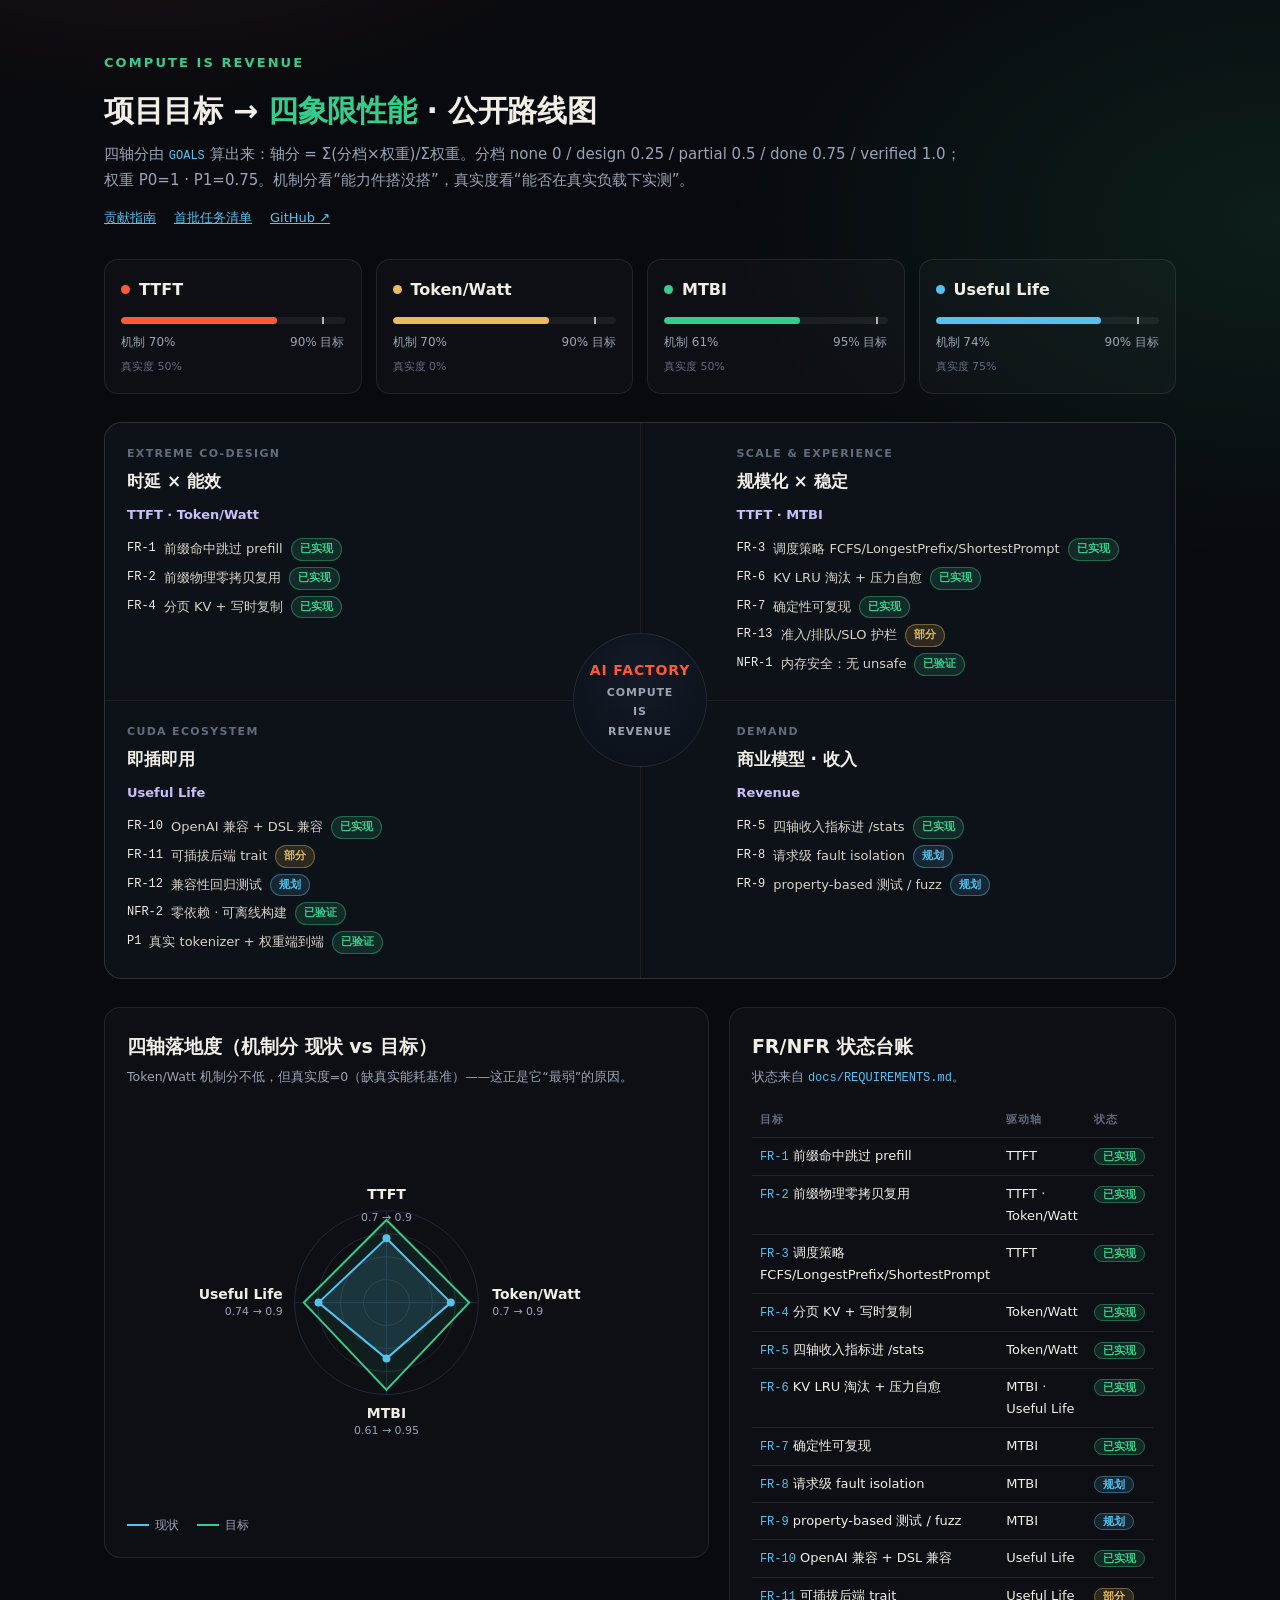
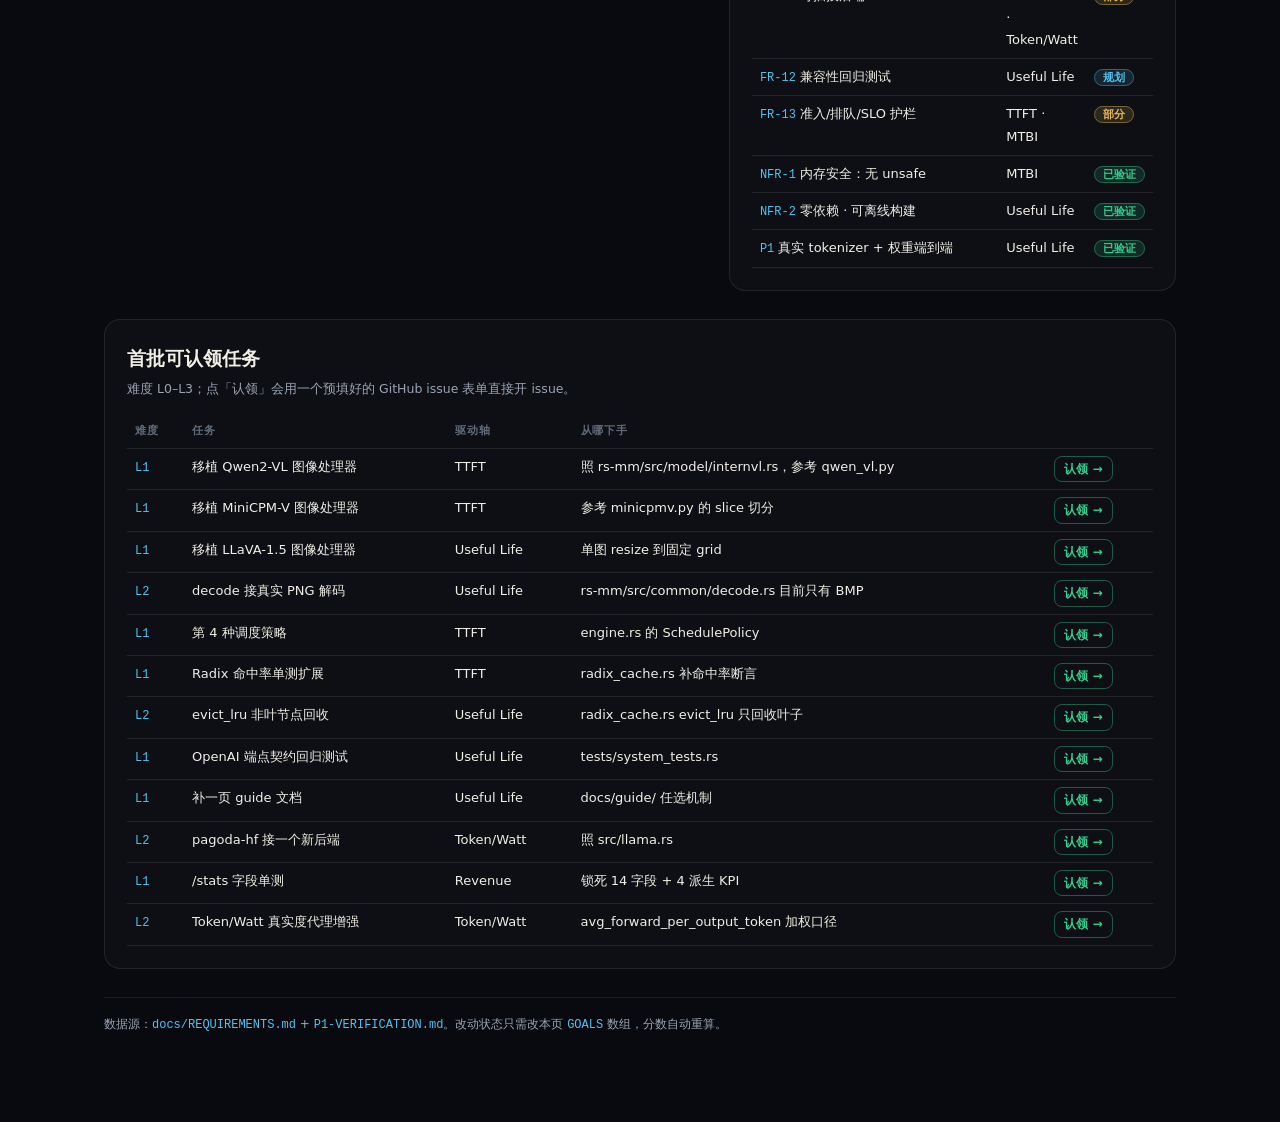
==== site/roadmap.html @ c7dfc053 "community: contribution entry points and public roadmap" ====
<!DOCTYPE html>
<html lang="zh-CN">
<head>
<meta charset="UTF-8">
<meta name="viewport" content="width=device-width, initial-scale=1.0">
<title>Pagoda · 项目目标 → 四象限性能 · 公开路线图</title>
<style>
  :root{--bg:#080A0F;--panel:rgba(255,255,255,.022);--line:rgba(255,255,255,.085);--ink:#F1EEE6;--ink-soft:#D6D2C7;--muted:#9AA4B4;--faint:#626C7C;
    --cin:#FF5A36;--jad:#36CC8C;--gold:#E8BC5C;--vio:#8F7FF2;--sky:#54C1EE;--vio-soft:#C9BFF8;}
  *{box-sizing:border-box}
  body{margin:0;background:radial-gradient(900px 560px at 12% -8%,rgba(255,90,54,.13),transparent 60%),radial-gradient(1000px 620px at 100% 8%,rgba(54,204,140,.10),transparent 55%),var(--bg);color:var(--ink);font-family:"Segoe UI","PingFang SC","Microsoft YaHei",system-ui,sans-serif;line-height:1.7}
  .wrap{max-width:1120px;margin:0 auto;padding:48px 24px 80px}
  h1{font-size:30px;margin:10px 0 6px;letter-spacing:-.01em}
  h1 b{color:var(--jad)}
  .eyebrow{color:var(--jad);font-size:13px;letter-spacing:.16em;text-transform:uppercase;font-weight:700}
  .sub{color:var(--muted);font-size:15px;max-width:860px;margin:0}
  a{color:inherit}
  .toplinks{font-size:13px;color:var(--muted);margin:14px 0 30px;display:flex;gap:18px;flex-wrap:wrap}
  .toplinks a{color:var(--sky)}
  .kpis{display:grid;grid-template-columns:repeat(4,1fr);gap:14px;margin-bottom:28px}
  .kpi{background:var(--panel);border:1px solid var(--line);border-radius:14px;padding:16px}
  .kpi .ax{display:flex;align-items:center;gap:9px;font-weight:700}
  .kpi .dot{width:9px;height:9px;border-radius:50%}
  .kpi .bar{position:relative;height:7px;background:rgba(255,255,255,.06);border-radius:4px;margin:14px 0 8px;overflow:hidden}
  .kpi .bar i{position:absolute;left:0;top:0;bottom:0;border-radius:4px}
  .kpi .bar .tgt{position:absolute;top:-3px;bottom:-3px;width:2px;background:var(--ink);opacity:.7}
  .kpi .meta{display:flex;justify-content:space-between;color:var(--muted);font-size:12px}
  .kpi .fid{color:var(--faint);font-size:11px;margin-top:5px}
  .grid{position:relative;display:grid;grid-template-columns:1fr 1fr;gap:1px;background:var(--line);border:1px solid var(--line);border-radius:18px;overflow:hidden;margin-bottom:28px}
  .bq{background:#0D1118;padding:22px 22px 18px;min-height:200px}
  .bq:nth-child(1),.bq:nth-child(3){padding-right:96px}
  .bq:nth-child(2),.bq:nth-child(4){padding-left:96px}
  .bq .pillar{font-size:11px;letter-spacing:.12em;text-transform:uppercase;color:var(--faint);font-weight:700}
  .bq h3{margin:4px 0 8px;font-size:17px}
  .bq .metrics{color:var(--vio-soft);font-size:13px;font-weight:600;margin-bottom:12px}
  .goal{display:flex;gap:8px;margin:6px 0;font-size:13px;color:var(--ink-soft)}
  .goal code{color:var(--ink);font-size:12px}
  .badge{font-size:11px;padding:1px 8px;border-radius:20px;font-weight:700;white-space:nowrap}
  .b-done{color:var(--jad);border:1px solid rgba(54,204,140,.4);background:rgba(54,204,140,.14)}
  .b-prog{color:var(--gold);border:1px solid rgba(232,188,92,.4);background:rgba(232,188,92,.14)}
  .b-plan{color:var(--sky);border:1px solid rgba(84,193,238,.4);background:rgba(84,193,238,.13)}
  .b-gap{color:var(--cin);border:1px solid rgba(255,90,54,.4);background:rgba(255,90,54,.14)}
  .center{position:absolute;left:50%;top:50%;transform:translate(-50%,-50%);width:134px;height:134px;border-radius:50%;background:radial-gradient(circle at 50% 32%,#141b28,#0a0f17);border:1px solid var(--line);display:flex;flex-direction:column;align-items:center;justify-content:center;text-align:center;gap:1px;color:var(--muted);font-size:11px;font-weight:700;letter-spacing:.08em}
  .center .big{color:var(--cin);font-size:14px}
  .two{display:grid;grid-template-columns:1.15fr .85fr;gap:20px;align-items:start;margin-bottom:28px}
  .panel{background:var(--panel);border:1px solid var(--line);border-radius:16px;padding:22px}
  .panel h2{margin:0 0 4px;font-size:19px}
  .panel .hint{color:var(--muted);font-size:12.5px;margin:0 0 16px}
  svg{width:100%;height:auto;display:block}
  table{width:100%;border-collapse:collapse;font-size:13px}
  th,td{text-align:left;padding:7px 8px;border-bottom:1px solid var(--line);vertical-align:top}
  th{color:var(--faint);font-size:11px;letter-spacing:.08em;text-transform:uppercase}
  code{color:var(--sky);font-family:Consolas,Menlo,monospace;font-size:12px}
  .legend{display:flex;gap:18px;color:var(--muted);font-size:12px;margin-top:12px}
  .legend .now{width:22px;border-top:2px solid var(--sky);display:inline-block;vertical-align:middle;margin-right:6px}
  .legend .aim{width:22px;border-top:2px solid var(--jad);display:inline-block;vertical-align:middle;margin-right:6px}
  .tasks{width:100%;border-collapse:collapse;font-size:13px}
  .claim{display:inline-block;color:var(--jad);border:1px solid rgba(54,204,140,.4);border-radius:8px;padding:2px 9px;font-size:12px;font-weight:700;text-decoration:none}
  .claim:hover{background:rgba(54,204,140,.12)}
  .foot{color:var(--muted);font-size:12px;margin-top:28px;border-top:1px solid var(--line);padding-top:16px}
  @media(max-width:900px){.kpis,.two{grid-template-columns:1fr 1fr}.grid{grid-template-columns:1fr}.bq{padding-right:22px!important;padding-left:22px!important}}
  @media(max-width:560px){.kpis,.two{grid-template-columns:1fr}}
</style>
</head>
<body>
<div class="wrap" id="root"></div>
<script>
(function () {
  var TIER = { none:0, design:0.25, partial:0.5, done:0.75, verified:1.0 };
  var WEIGHT = { P0:1.0, P1:0.75 };
  var TARGET = { tl:0.9, tw:0.9, mt:0.95, ul:0.9 };
  var FIDELITY = { tl:0.5, tw:0, mt:0.5, ul:0.75 };
  var AXIS = {
    tl:{label:"TTFT",color:"#FF5A36"}, tw:{label:"Token/Watt",color:"#E8BC5C"},
    mt:{label:"MTBI",color:"#36CC8C"}, ul:{label:"Useful Life",color:"#54C1EE"}
  };
  var PILLARS = [
    {k:"codesign",u:"EXTREME CO-DESIGN",s:"时延 × 能效",m:"TTFT · Token/Watt"},
    {k:"scale",u:"SCALE & EXPERIENCE",s:"规模化 × 稳定",m:"TTFT · MTBI"},
    {k:"cuda",u:"CUDA ECOSYSTEM",s:"即插即用",m:"Useful Life"},
    {k:"demand",u:"DEMAND",s:"商业模型 · 收入",m:"Revenue"}
  ];
  var GOALS = [
    {id:"FR-1", na:"前缀命中跳过 prefill", pi:"codesign", pr:"P0", st:"done", ax:["tl"]},
    {id:"FR-2", na:"前缀物理零拷贝复用", pi:"codesign", pr:"P0", st:"done", ax:["tl","tw"]},
    {id:"FR-3", na:"调度策略 FCFS/LongestPrefix/ShortestPrompt", pi:"scale", pr:"P0", st:"done", ax:["tl"]},
    {id:"FR-4", na:"分页 KV + 写时复制", pi:"codesign", pr:"P0", st:"done", ax:["tw"]},
    {id:"FR-5", na:"四轴收入指标进 /stats", pi:"demand", pr:"P0", st:"done", ax:["tw"]},
    {id:"FR-6", na:"KV LRU 淘汰 + 压力自愈", pi:"scale", pr:"P1", st:"done", ax:["mt","ul"]},
    {id:"FR-7", na:"确定性可复现", pi:"scale", pr:"P0", st:"done", ax:["mt"]},
    {id:"FR-8", na:"请求级 fault isolation", pi:"demand", pr:"P1", st:"design", ax:["mt"]},
    {id:"FR-9", na:"property-based 测试 / fuzz", pi:"demand", pr:"P1", st:"design", ax:["mt"]},
    {id:"FR-10", na:"OpenAI 兼容 + DSL 兼容", pi:"cuda", pr:"P0", st:"done", ax:["ul"]},
    {id:"FR-11", na:"可插拔后端 trait", pi:"cuda", pr:"P1", st:"partial", ax:["ul","tw"]},
    {id:"FR-12", na:"兼容性回归测试", pi:"cuda", pr:"P1", st:"design", ax:["ul"]},
    {id:"FR-13", na:"准入/排队/SLO 护栏", pi:"scale", pr:"P1", st:"partial", ax:["tl","mt"]},
    {id:"NFR-1", na:"内存安全：无 unsafe", pi:"scale", pr:"P0", st:"verified", ax:["mt"]},
    {id:"NFR-2", na:"零依赖 · 可离线构建", pi:"cuda", pr:"P0", st:"verified", ax:["ul"]},
    {id:"P1", na:"真实 tokenizer + 权重端到端", pi:"cuda", pr:"P0", st:"verified", ax:["ul"]}
  ];
  var TASKS = [
    {d:"L1", a:"TTFT", t:"移植 Qwen2-VL 图像处理器", w:"照 rs-mm/src/model/internvl.rs，参考 qwen_vl.py"},
    {d:"L1", a:"TTFT", t:"移植 MiniCPM-V 图像处理器", w:"参考 minicpmv.py 的 slice 切分"},
    {d:"L1", a:"Useful Life", t:"移植 LLaVA-1.5 图像处理器", w:"单图 resize 到固定 grid"},
    {d:"L2", a:"Useful Life", t:"decode 接真实 PNG 解码", w:"rs-mm/src/common/decode.rs 目前只有 BMP"},
    {d:"L1", a:"TTFT", t:"第 4 种调度策略", w:"engine.rs 的 SchedulePolicy"},
    {d:"L1", a:"TTFT", t:"Radix 命中率单测扩展", w:"radix_cache.rs 补命中率断言"},
    {d:"L2", a:"Useful Life", t:"evict_lru 非叶节点回收", w:"radix_cache.rs evict_lru 只回收叶子"},
    {d:"L1", a:"Useful Life", t:"OpenAI 端点契约回归测试", w:"tests/system_tests.rs"},
    {d:"L1", a:"Useful Life", t:"补一页 guide 文档", w:"docs/guide/ 任选机制"},
    {d:"L2", a:"Token/Watt", t:"pagoda-hf 接一个新后端", w:"照 src/llama.rs"},
    {d:"L1", a:"Revenue", t:"/stats 字段单测", w:"锁死 14 字段 + 4 派生 KPI"},
    {d:"L2", a:"Token/Watt", t:"Token/Watt 真实度代理增强", w:"avg_forward_per_output_token 加权口径"}
  ];

  function esc(s){ return String(s==null?"":s).replace(/[&<>"]/g,function(c){return {"&":"&amp;","<":"&lt;",">":"&gt;",'"':"&quot;"}[c];}); }
  function badge(st){ var m={done:["b-done","已实现"],verified:["b-done","已验证"],partial:["b-prog","部分"],design:["b-plan","规划"]}; var x=m[st]||["b-gap","未做"]; return '<span class="badge '+x[0]+'">'+x[1]+'</span>'; }

  function compute(){
    var acc={tl:{s:0,w:0},tw:{s:0,w:0},mt:{s:0,w:0},ul:{s:0,w:0}};
    GOALS.forEach(function(g){ var t=TIER[g.st]||0, w=WEIGHT[g.pr]||1;
      g.ax.forEach(function(a){ acc[a].s+=t*w; acc[a].w+=w; }); });
    var o={}; Object.keys(acc).forEach(function(a){ o[a]=acc[a].w?Math.round(acc[a].s/acc[a].w*100)/100:0; }); return o;
  }

  function radar(s){
    var R=92,cx=260,cy=200,keys=["tl","tw","mt","ul"],dir=[[0,-1],[1,0],[0,1],[-1,0]];
    function p(i,v){var r=R*v;return (cx+dir[i][0]*r)+","+(cy+dir[i][1]*r);}
    var cur=keys.map(function(k,i){return p(i,s[k]);}).join(" ");
    var tgt=keys.map(function(k,i){return p(i,TARGET[k]);}).join(" ");
    var rings=[23,46,69,92].map(function(r){return '<circle cx="260" cy="200" r="'+r+'"/>';}).join("");
    var dots=keys.map(function(k,i){var q=p(i,s[k]).split(",");return '<circle cx="'+q[0]+'" cy="'+q[1]+'" r="4" fill="#54C1EE"/>';}).join("");
    var lab=['<text x="260" y="96" text-anchor="middle" fill="#F1EEE6" font-size="14" font-weight="700">TTFT</text><text x="260" y="118" text-anchor="middle" fill="#9AA4B4" font-size="11">'+s.tl+' → '+TARGET.tl+'</text>',
      '<text x="366" y="196" text-anchor="start" fill="#F1EEE6" font-size="14" font-weight="700">Token/Watt</text><text x="366" y="212" text-anchor="start" fill="#9AA4B4" font-size="11">'+s.tw+' → '+TARGET.tw+'</text>',
      '<text x="260" y="316" text-anchor="middle" fill="#F1EEE6" font-size="14" font-weight="700">MTBI</text><text x="260" y="332" text-anchor="middle" fill="#9AA4B4" font-size="11">'+s.mt+' → '+TARGET.mt+'</text>',
      '<text x="156" y="196" text-anchor="end" fill="#F1EEE6" font-size="14" font-weight="700">Useful Life</text><text x="156" y="212" text-anchor="end" fill="#9AA4B4" font-size="11">'+s.ul+' → '+TARGET.ul+'</text>'].join("");
    return '<svg viewBox="0 0 560 400"><g stroke="#212938" fill="none">'+rings+'<line x1="260" y1="108" x2="260" y2="292"/><line x1="168" y1="200" x2="352" y2="200"/></g>'+
      '<polygon points="'+tgt+'" fill="rgba(54,204,140,.08)" stroke="#36CC8C" stroke-width="2"/>'+
      '<polygon points="'+cur+'" fill="rgba(84,193,238,.14)" stroke="#54C1EE" stroke-width="2"/>'+dots+lab+'</svg>';
  }

  function claim(t){ return "https://github.com/quantz8a/pagoda/issues/new?template=good-first-issue.yml&labels=good+first+issue&title="+encodeURIComponent("[good-first-issue] "+t); }

  function render(){
    var s=compute();
    var kpis=["tl","tw","mt","ul"].map(function(k){ var a=AXIS[k];
      return '<div class="kpi"><div class="ax"><span class="dot" style="background:'+a.color+'"></span>'+a.label+'</div>'+
      '<div class="bar"><i style="width:'+Math.round(s[k]*100)+'%;background:'+a.color+'"></i><span class="tgt" style="left:'+Math.round(TARGET[k]*100)+'%"></span></div>'+
      '<div class="meta"><span>机制 '+Math.round(s[k]*100)+'%</span><span>'+Math.round(TARGET[k]*100)+'% 目标</span></div>'+
      '<div class="fid">真实度 '+Math.round(FIDELITY[k]*100)+'%</div></div>'; }).join("");

    var quads=PILLARS.map(function(p){ var gs=GOALS.filter(function(g){return g.pi===p.k;});
      var rows=gs.map(function(g){return '<div class="goal"><code>'+g.id+'</code> '+esc(g.na)+' '+badge(g.st)+'</div>';}).join("");
      return '<div class="bq"><div class="pillar">'+p.u+'</div><h3>'+p.s+'</h3><div class="metrics">'+p.m+'</div>'+rows+'</div>'; }).join("");

    var led=GOALS.map(function(g){ var a=g.ax.map(function(x){return AXIS[x].label;}).join(" · ");
      return '<tr><td><code>'+g.id+'</code> '+esc(g.na)+'</td><td>'+a+'</td><td>'+badge(g.st)+'</td></tr>'; }).join("");

    var tasks=TASKS.map(function(x){ return '<tr><td><code>'+x.d+'</code></td><td>'+esc(x.t)+'</td><td>'+x.a+'</td><td class="w">'+esc(x.w)+'</td><td><a class="claim" href="'+claim(x.t)+'" target="_blank" rel="noreferrer">认领 →</a></td></tr>'; }).join("");

    document.getElementById("root").innerHTML =
      '<span class="eyebrow">COMPUTE IS REVENUE</span>'+
      '<h1>项目目标 → <b>四象限性能</b> · 公开路线图</h1>'+
      '<p class="sub">四轴分由 <code>GOALS</code> 算出来：轴分 = Σ(分档×权重)/Σ权重。分档 none 0 / design 0.25 / partial 0.5 / done 0.75 / verified 1.0；权重 P0=1 · P1=0.75。机制分看“能力件搭没搭”，真实度看“能否在真实负载下实测”。</p>'+
      '<div class="toplinks"><a href="https://github.com/quantz8a/pagoda/blob/main/CONTRIBUTING.md">贡献指南</a><a href="https://github.com/quantz8a/pagoda/blob/main/GOOD_FIRST_ISSUES.md">首批任务清单</a><a href="https://github.com/quantz8a/pagoda">GitHub ↗</a></div>'+
      '<div class="kpis">'+kpis+'</div>'+
      '<div class="grid">'+quads+'<div class="center"><span class="big">AI FACTORY</span><span>COMPUTE</span><span>IS</span><span>REVENUE</span></div></div>'+
      '<div class="two"><div class="panel"><h2>四轴落地度（机制分 现状 vs 目标）</h2><p class="hint">Token/Watt 机制分不低，但真实度=0（缺真实能耗基准）——这正是它“最弱”的原因。</p>'+radar(s)+
      '<div class="legend"><span><span class="now"></span>现状</span><span><span class="aim"></span>目标</span></div></div>'+
      '<div class="panel"><h2>FR/NFR 状态台账</h2><p class="hint">状态来自 <code>docs/REQUIREMENTS.md</code>。</p><table><thead><tr><th>目标</th><th>驱动轴</th><th>状态</th></tr></thead><tbody>'+led+'</tbody></table></div></div>'+
      '<div class="panel"><h2>首批可认领任务</h2><p class="hint">难度 L0–L3；点「认领」会用一个预填好的 GitHub issue 表单直接开 issue。</p>'+
      '<table class="tasks"><thead><tr><th>难度</th><th>任务</th><th>驱动轴</th><th>从哪下手</th><th></th></tr></thead><tbody>'+tasks+'</tbody></table></div>'+
      '<p class="foot">数据源：<code>docs/REQUIREMENTS.md</code> + <code>P1-VERIFICATION.md</code>。改动状态只需改本页 <code>GOALS</code> 数组，分数自动重算。</p>';
  }
  render();
})();
</script>
</body>
</html>
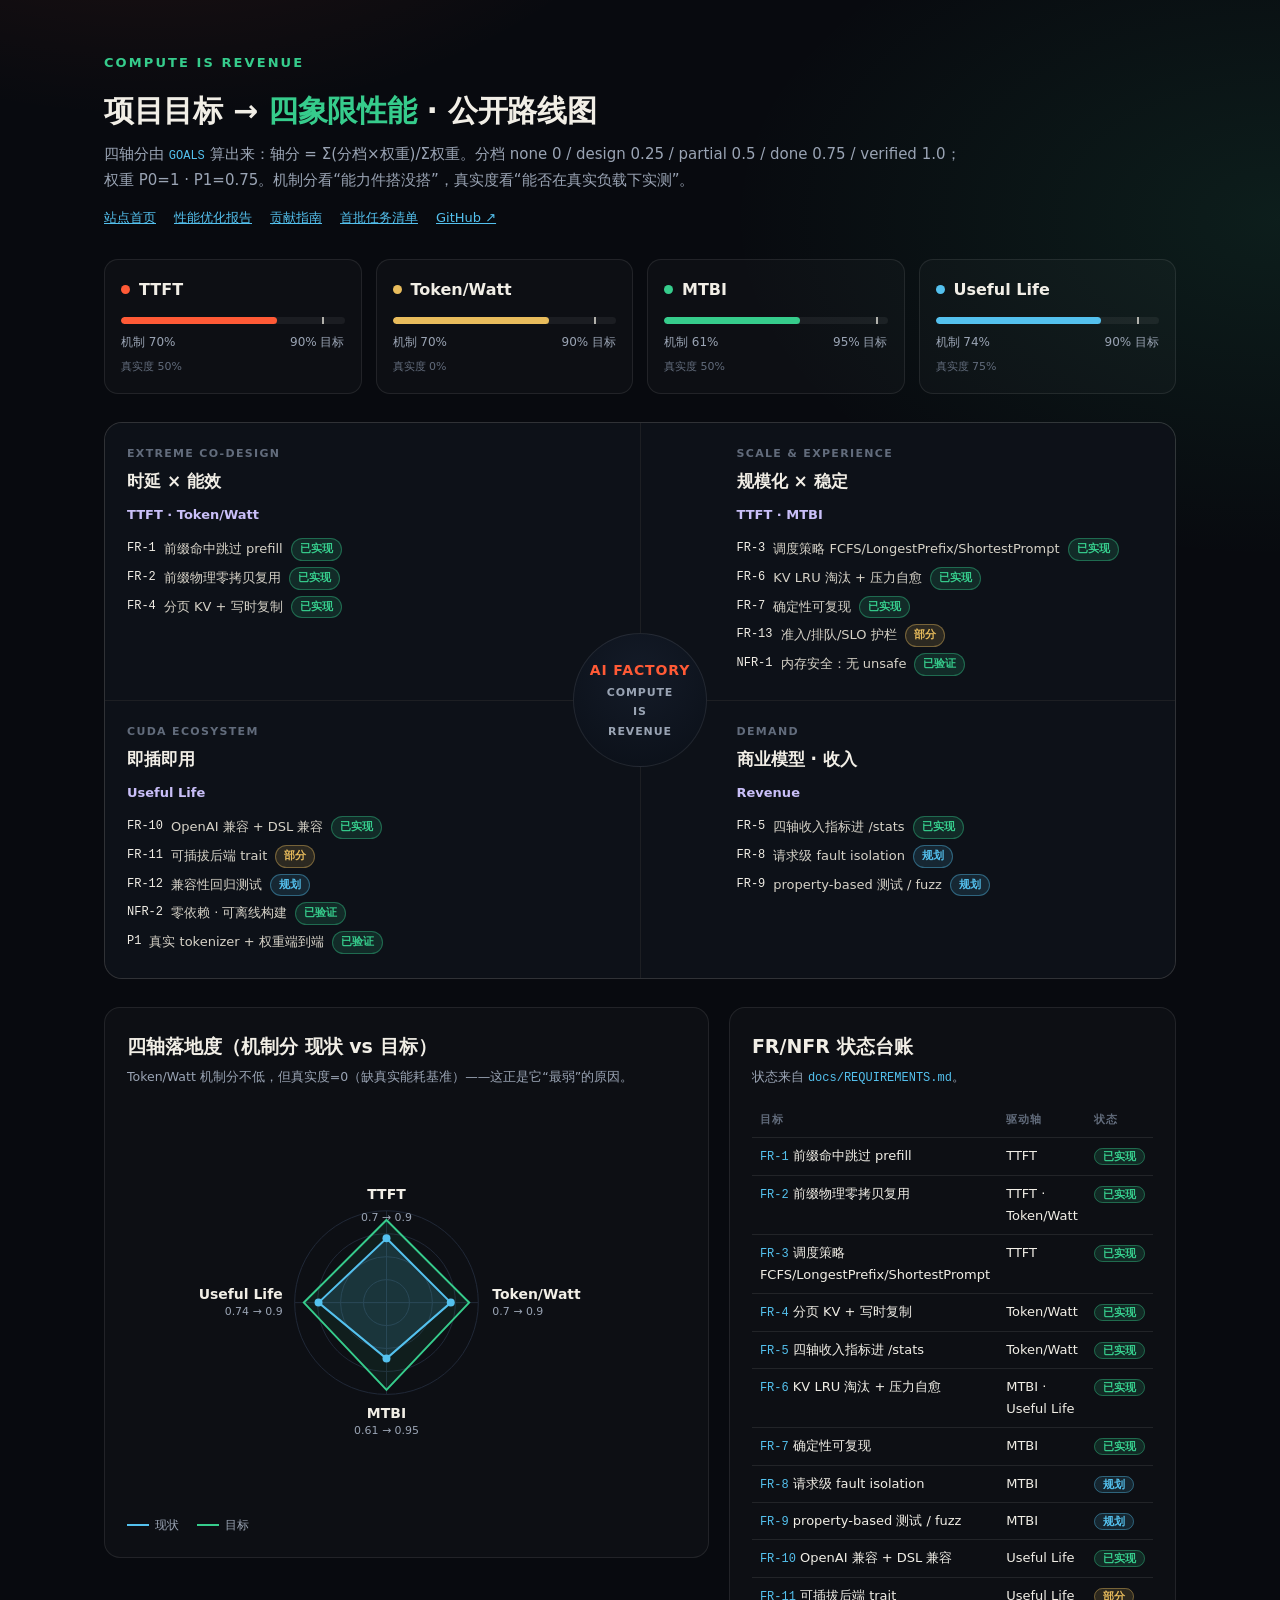
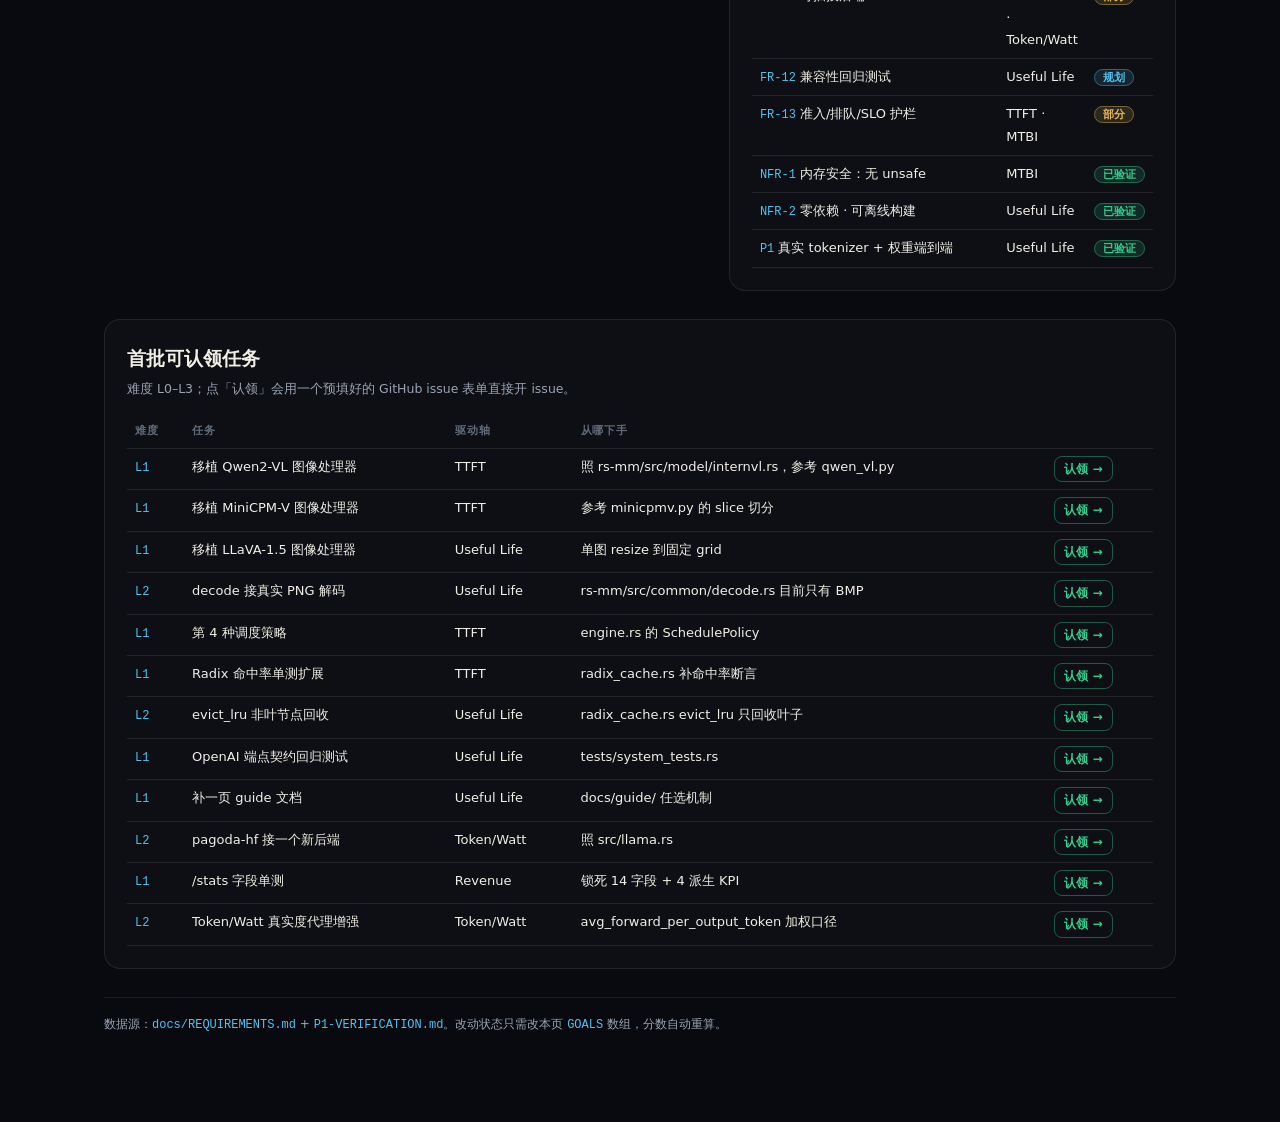
==== commit f3349cad: "Add GitHub Pages performance report for sticky/GDN/mlx work. Publish measurable microbench numbers (" ====
--- a/site/roadmap.html
+++ b/site/roadmap.html
@@ -162,7 +162,7 @@
       '<span class="eyebrow">COMPUTE IS REVENUE</span>'+
       '<h1>项目目标 → <b>四象限性能</b> · 公开路线图</h1>'+
       '<p class="sub">四轴分由 <code>GOALS</code> 算出来：轴分 = Σ(分档×权重)/Σ权重。分档 none 0 / design 0.25 / partial 0.5 / done 0.75 / verified 1.0；权重 P0=1 · P1=0.75。机制分看“能力件搭没搭”，真实度看“能否在真实负载下实测”。</p>'+
-      '<div class="toplinks"><a href="https://github.com/quantz8a/pagoda/blob/main/CONTRIBUTING.md">贡献指南</a><a href="https://github.com/quantz8a/pagoda/blob/main/GOOD_FIRST_ISSUES.md">首批任务清单</a><a href="https://github.com/quantz8a/pagoda">GitHub ↗</a></div>'+
+      '<div class="toplinks"><a href="./">站点首页</a><a href="perf-report.html">性能优化报告</a><a href="https://github.com/quantz8a/pagoda/blob/main/CONTRIBUTING.md">贡献指南</a><a href="https://github.com/quantz8a/pagoda/blob/main/GOOD_FIRST_ISSUES.md">首批任务清单</a><a href="https://github.com/quantz8a/pagoda">GitHub ↗</a></div>'+
       '<div class="kpis">'+kpis+'</div>'+
       '<div class="grid">'+quads+'<div class="center"><span class="big">AI FACTORY</span><span>COMPUTE</span><span>IS</span><span>REVENUE</span></div></div>'+
       '<div class="two"><div class="panel"><h2>四轴落地度（机制分 现状 vs 目标）</h2><p class="hint">Token/Watt 机制分不低，但真实度=0（缺真实能耗基准）——这正是它“最弱”的原因。</p>'+radar(s)+
